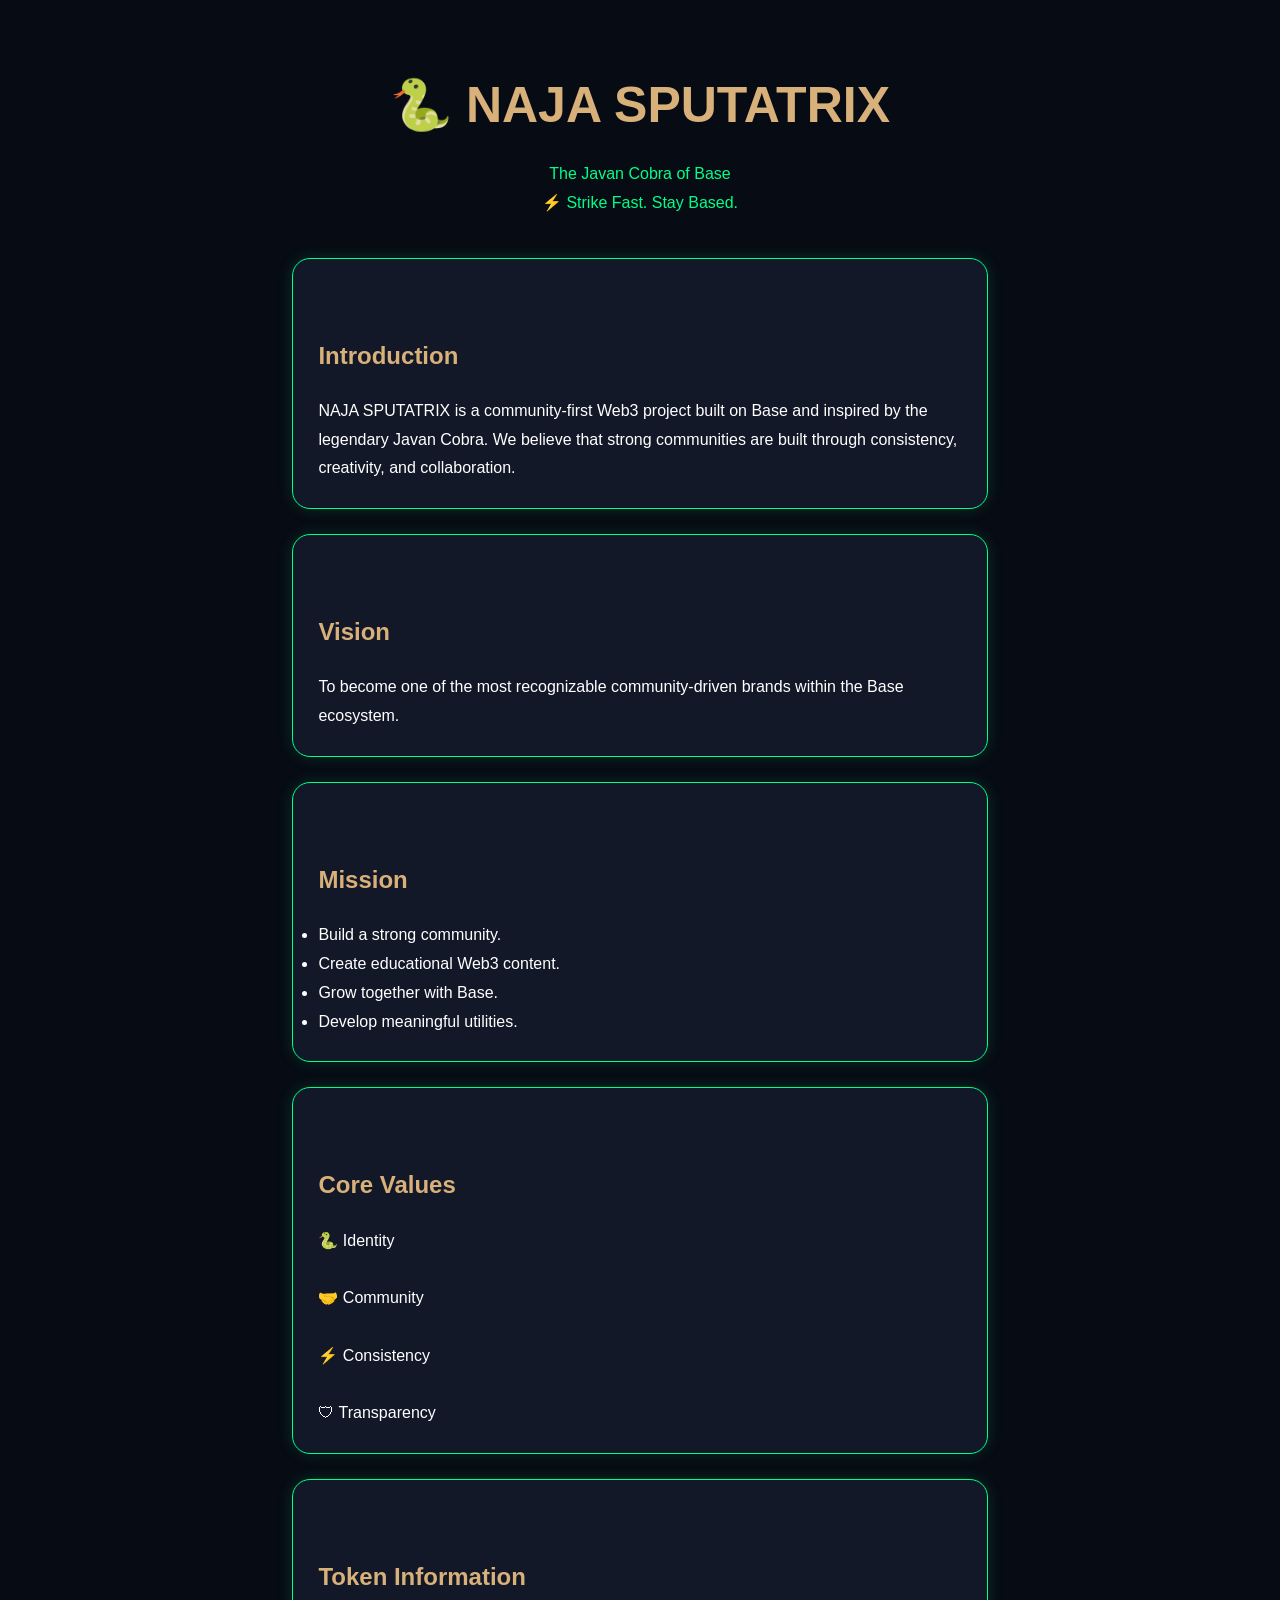
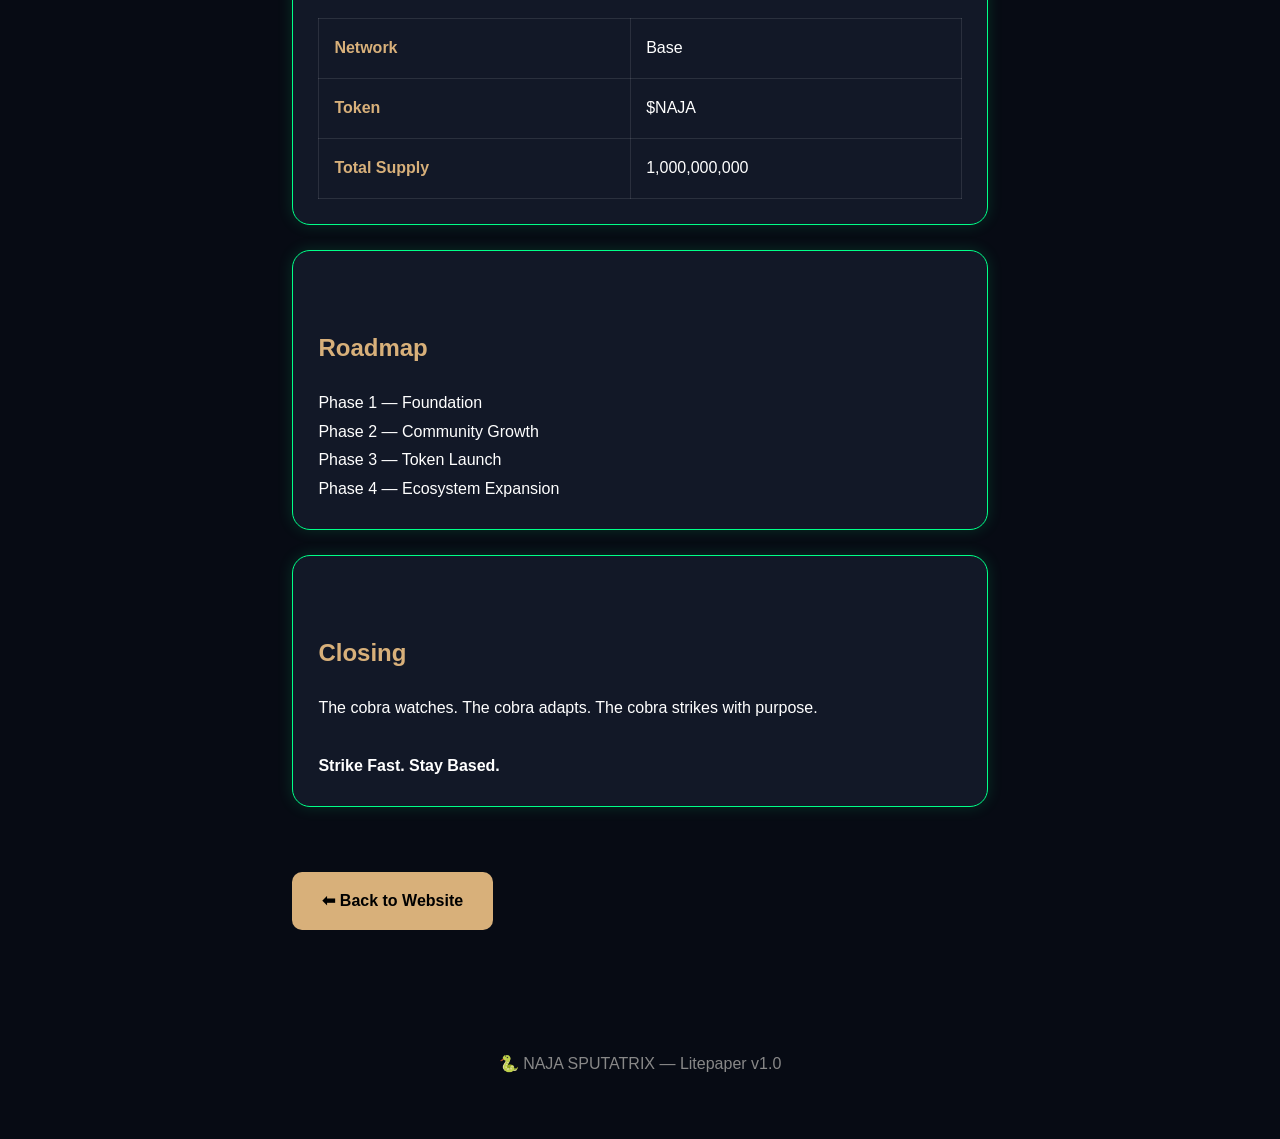
==== litepaper.html @ a4b75c19 "Add NAJA Litepaper HTML structure and content This file contains the complete HTML structure and con" ====
<!DOCTYPE html>
<html lang="en">
<head>
<meta charset="UTF-8">
<meta name="viewport" content="width=device-width, initial-scale=1.0">

<title>NAJA Litepaper</title>

<style>

*{
margin:0;
padding:0;
box-sizing:border-box;
font-family:Arial,sans-serif;
}

body{
background:#070b14;
color:white;
line-height:1.8;
}

.container{
max-width:900px;
margin:auto;
padding:60px 8%;
}

h1{
font-size:50px;
color:#d8b07a;
text-align:center;
margin-bottom:10px;
}

h2{
color:#d8b07a;
margin-top:50px;
margin-bottom:20px;
}

.subtitle{
text-align:center;
color:#00ff88;
margin-bottom:40px;
}

.card{
background:#121827;
border:1px solid #00ff88;
border-radius:18px;
padding:25px;
margin:25px 0;
box-shadow:0 0 15px rgba(0,255,136,.15);
}

table{
width:100%;
border-collapse:collapse;
margin-top:20px;
}

th,td{
padding:15px;
border:1px solid rgba(255,255,255,.1);
text-align:left;
}

th{
color:#d8b07a;
}

.btn{
display:inline-block;
margin-top:40px;
padding:15px 30px;
background:#d8b07a;
color:black;
text-decoration:none;
border-radius:10px;
font-weight:bold;
}

.btn:hover{
box-shadow:0 0 20px rgba(216,176,122,.4);
}

footer{
text-align:center;
padding:60px;
color:#888;
}

</style>

</head>

<body>

<div class="container">

<h1>🐍 NAJA SPUTATRIX</h1>

<p class="subtitle">
The Javan Cobra of Base
<br>
⚡ Strike Fast. Stay Based.
</p>

<div class="card">

<h2>Introduction</h2>

<p>
NAJA SPUTATRIX is a community-first Web3 project built on Base and inspired by the legendary Javan Cobra.
We believe that strong communities are built through consistency, creativity, and collaboration.
</p>

</div>

<div class="card">

<h2>Vision</h2>

<p>
To become one of the most recognizable community-driven brands within the Base ecosystem.
</p>

</div>

<div class="card">

<h2>Mission</h2>

<ul>

<li>Build a strong community.</li>

<li>Create educational Web3 content.</li>

<li>Grow together with Base.</li>

<li>Develop meaningful utilities.</li>

</ul>

</div>

<div class="card">

<h2>Core Values</h2>

<p>

🐍 Identity

<br><br>

🤝 Community

<br><br>

⚡ Consistency

<br><br>

🛡 Transparency

</p>

</div>

<div class="card">

<h2>Token Information</h2>

<table>

<tr>

<th>Network</th>

<td>Base</td>

</tr>

<tr>

<th>Token</th>

<td>$NAJA</td>

</tr>

<tr>

<th>Total Supply</th>

<td>1,000,000,000</td>

</tr>

</table>

</div>

<div class="card">

<h2>Roadmap</h2>

<p>

Phase 1 — Foundation

<br>

Phase 2 — Community Growth

<br>

Phase 3 — Token Launch

<br>

Phase 4 — Ecosystem Expansion

</p>

</div>

<div class="card">

<h2>Closing</h2>

<p>

The cobra watches.

The cobra adapts.

The cobra strikes with purpose.

<br><br>

<strong>Strike Fast. Stay Based.</strong>

</p>

</div>

<a href="index.html" class="btn">

⬅ Back to Website

</a>

</div>

<footer>

🐍 NAJA SPUTATRIX — Litepaper v1.0

</footer>

</body>

</html>
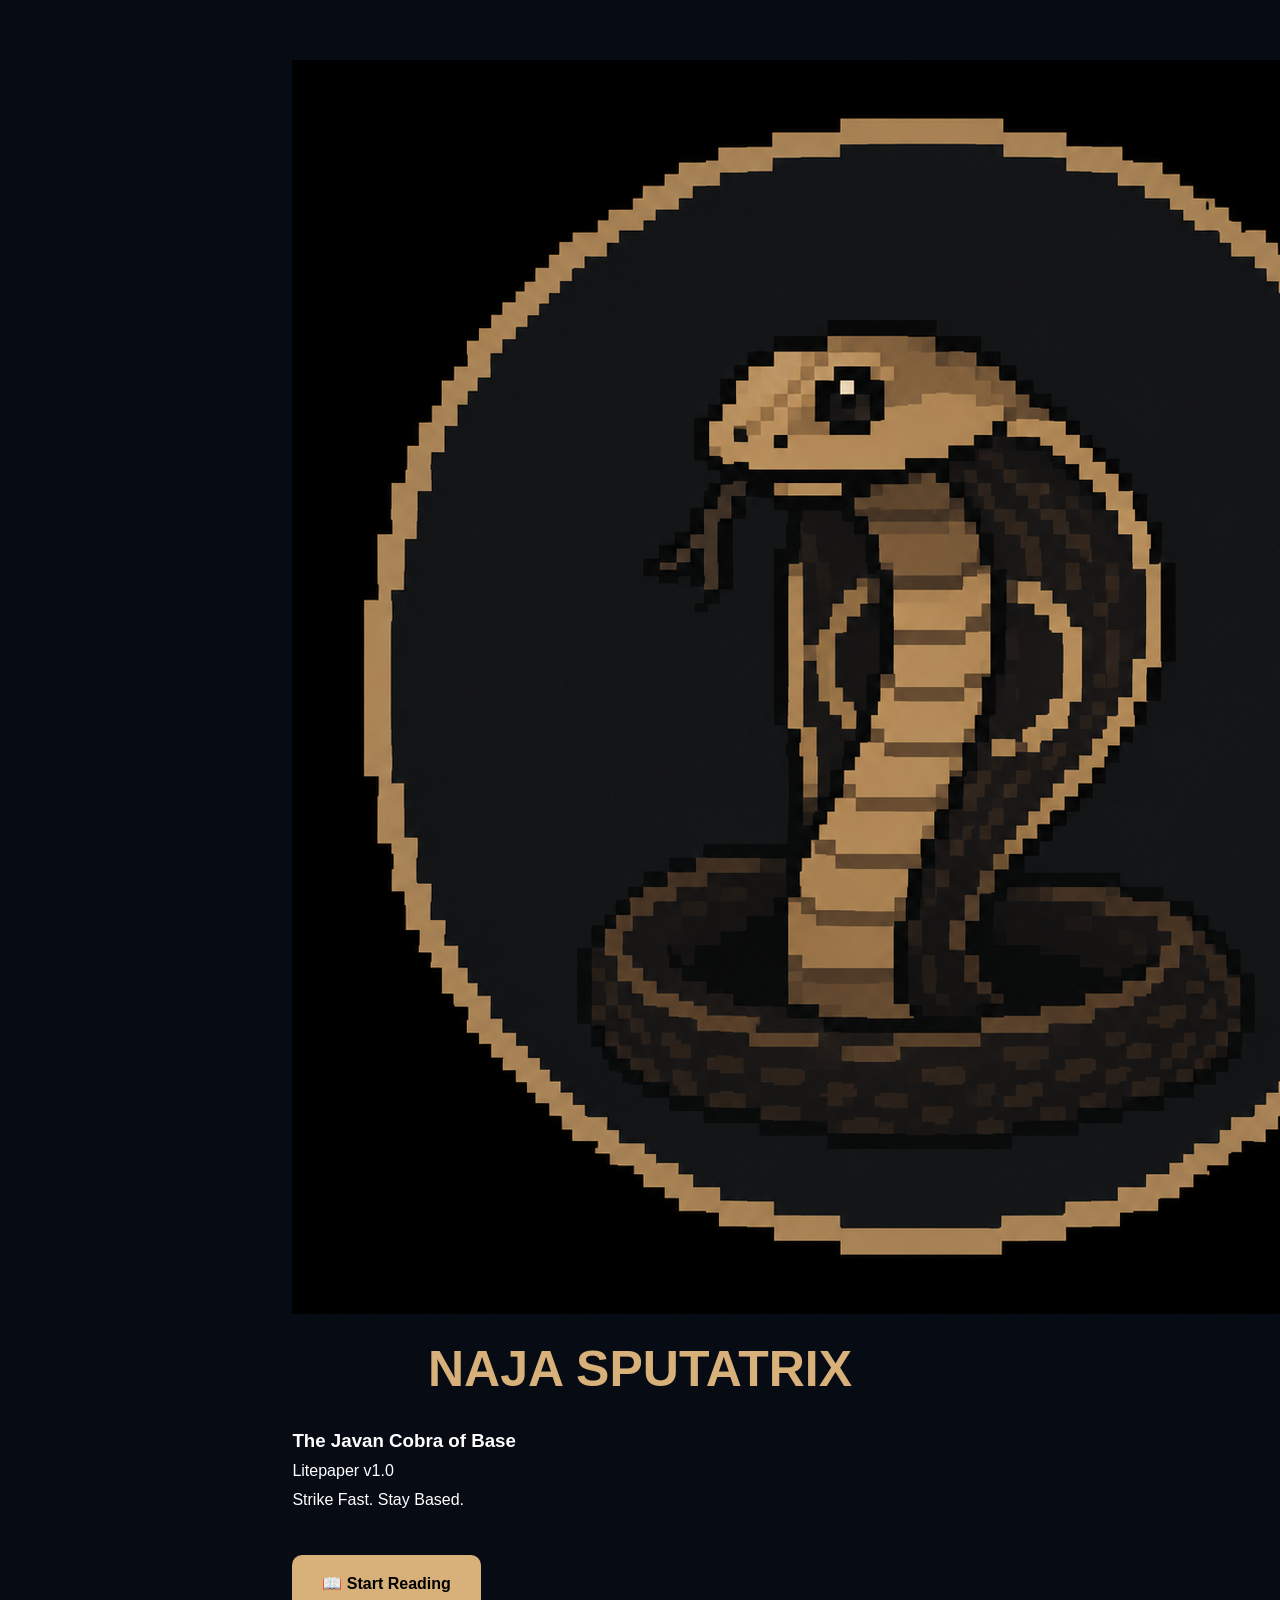
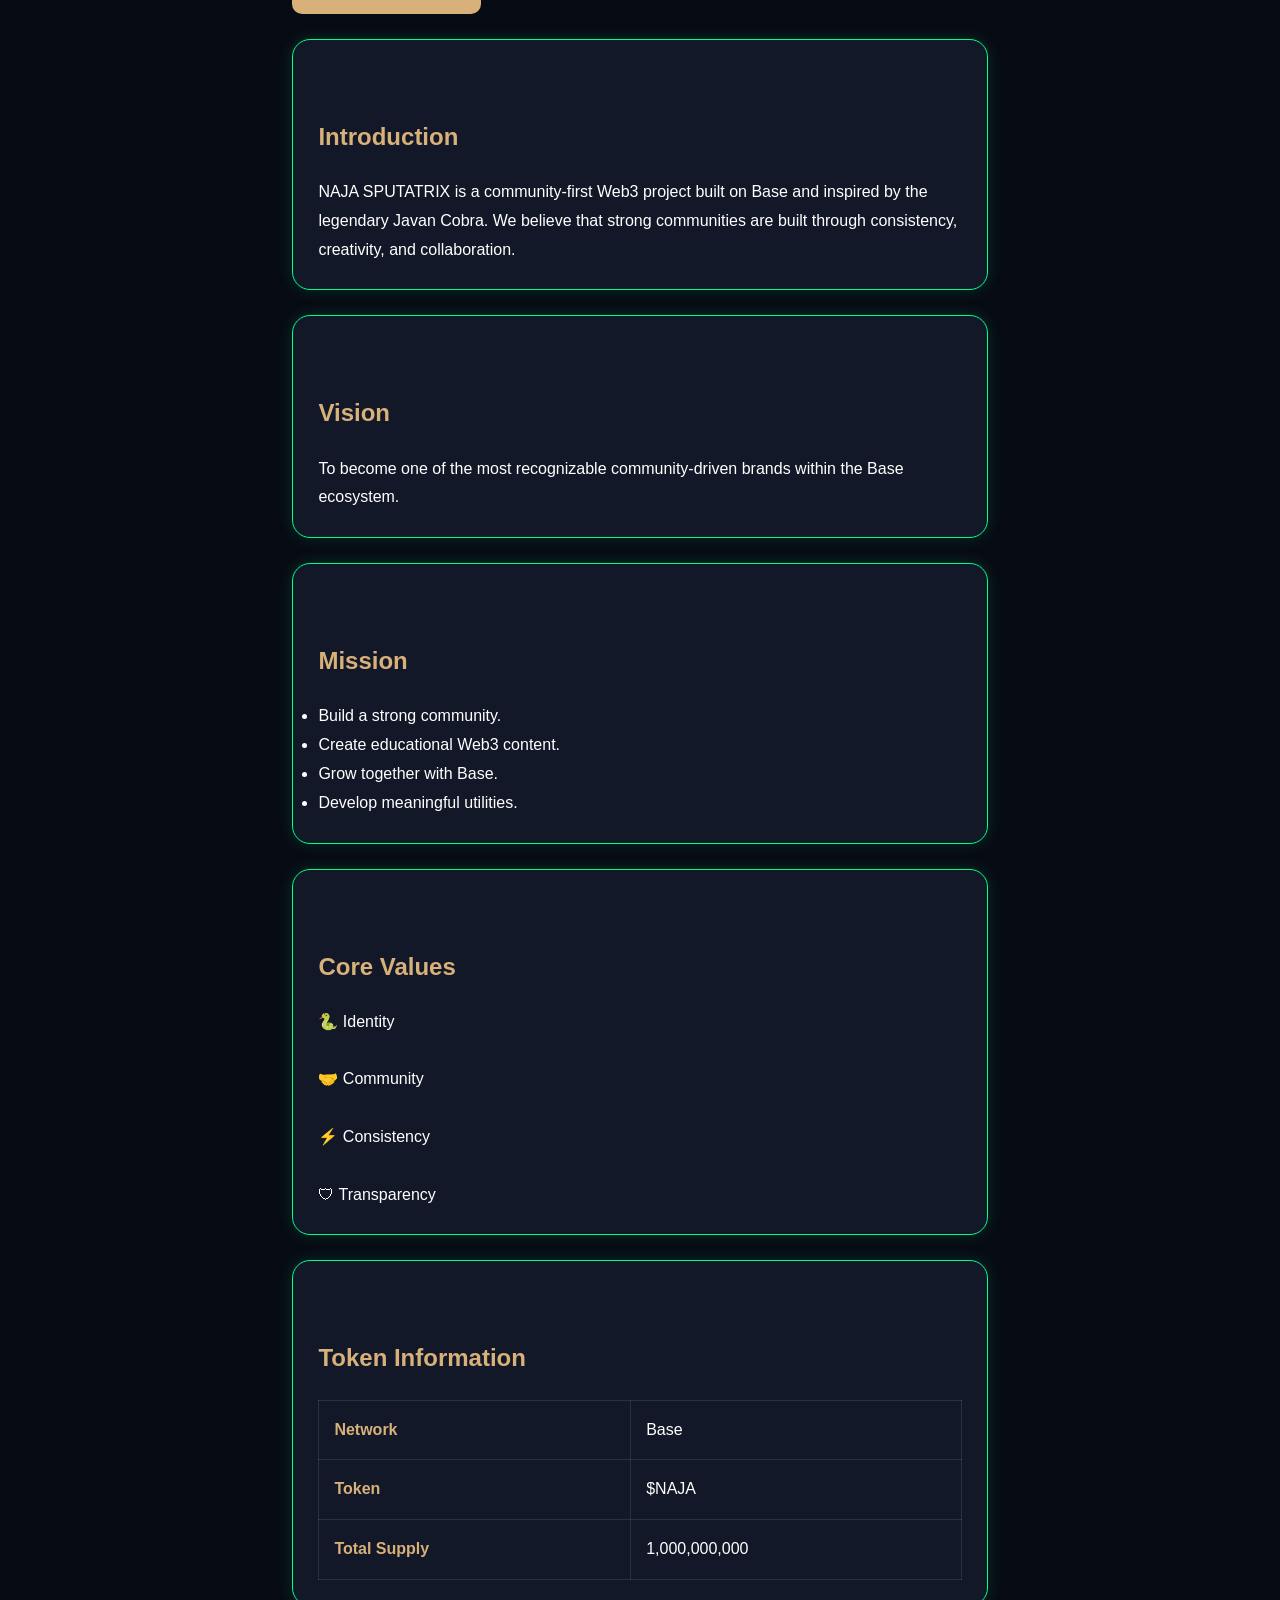
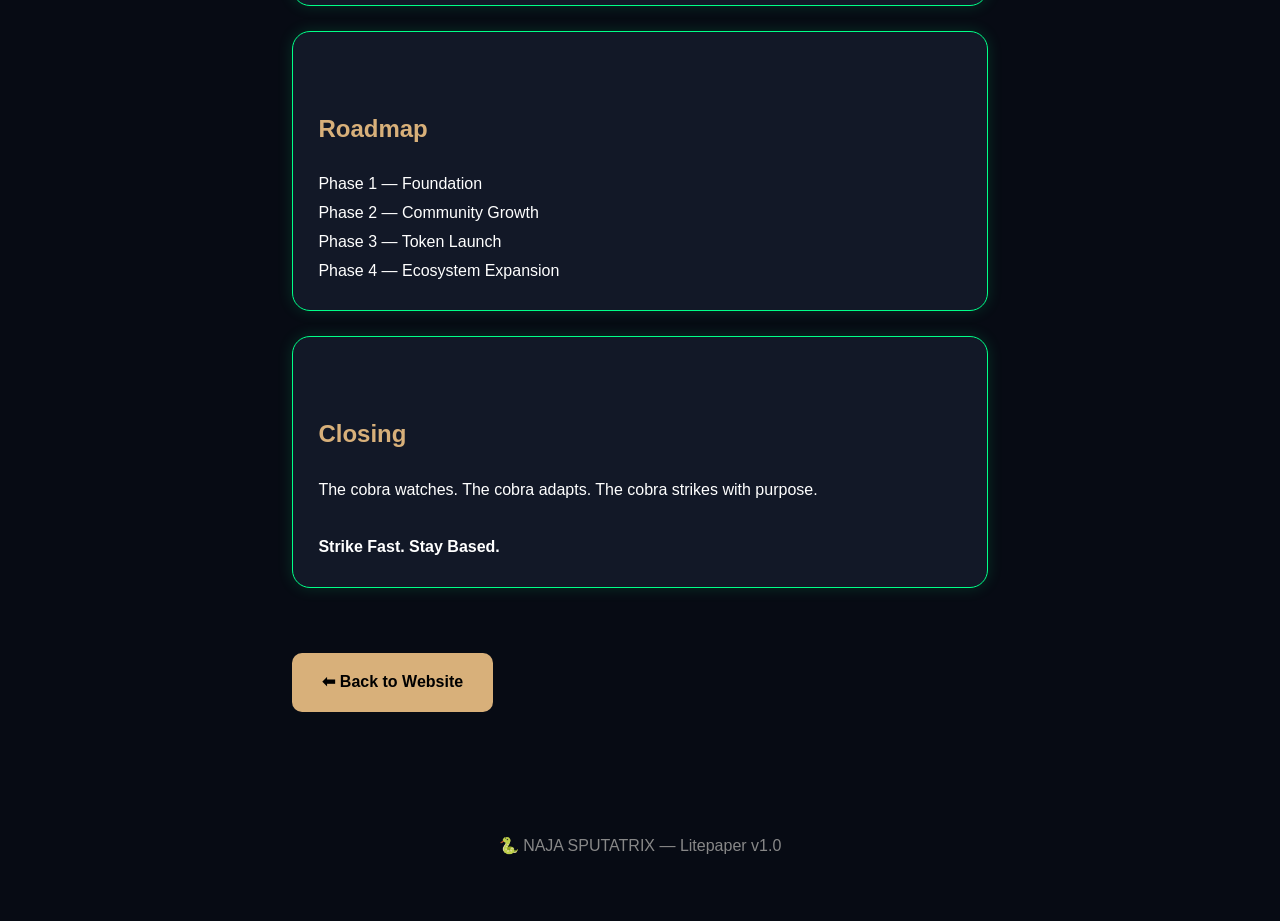
==== commit 13de715c: "Update litepaper layout and add cover section" ====
--- a/litepaper.html
+++ b/litepaper.html
@@ -100,13 +100,27 @@
 
 <div class="container">
 
-<h1>🐍 NAJA SPUTATRIX</h1>
-
-<p class="subtitle">
-The Javan Cobra of Base
-<br>
-⚡ Strike Fast. Stay Based.
-</p>
+<div class="cover">
+
+<img src="file_00000000f69072099e9d10f8ae408ad6.png" class="cover-logo">
+
+<h1>NAJA SPUTATRIX</h1>
+
+<h3>The Javan Cobra of Base</h3>
+
+<p class="version">
+Litepaper v1.0
+</p>
+
+<p class="tagline">
+Strike Fast. Stay Based.
+</p>
+
+<a href="#toc" class="btn">
+📖 Start Reading
+</a>
+
+</div>
 
 <div class="card">
 
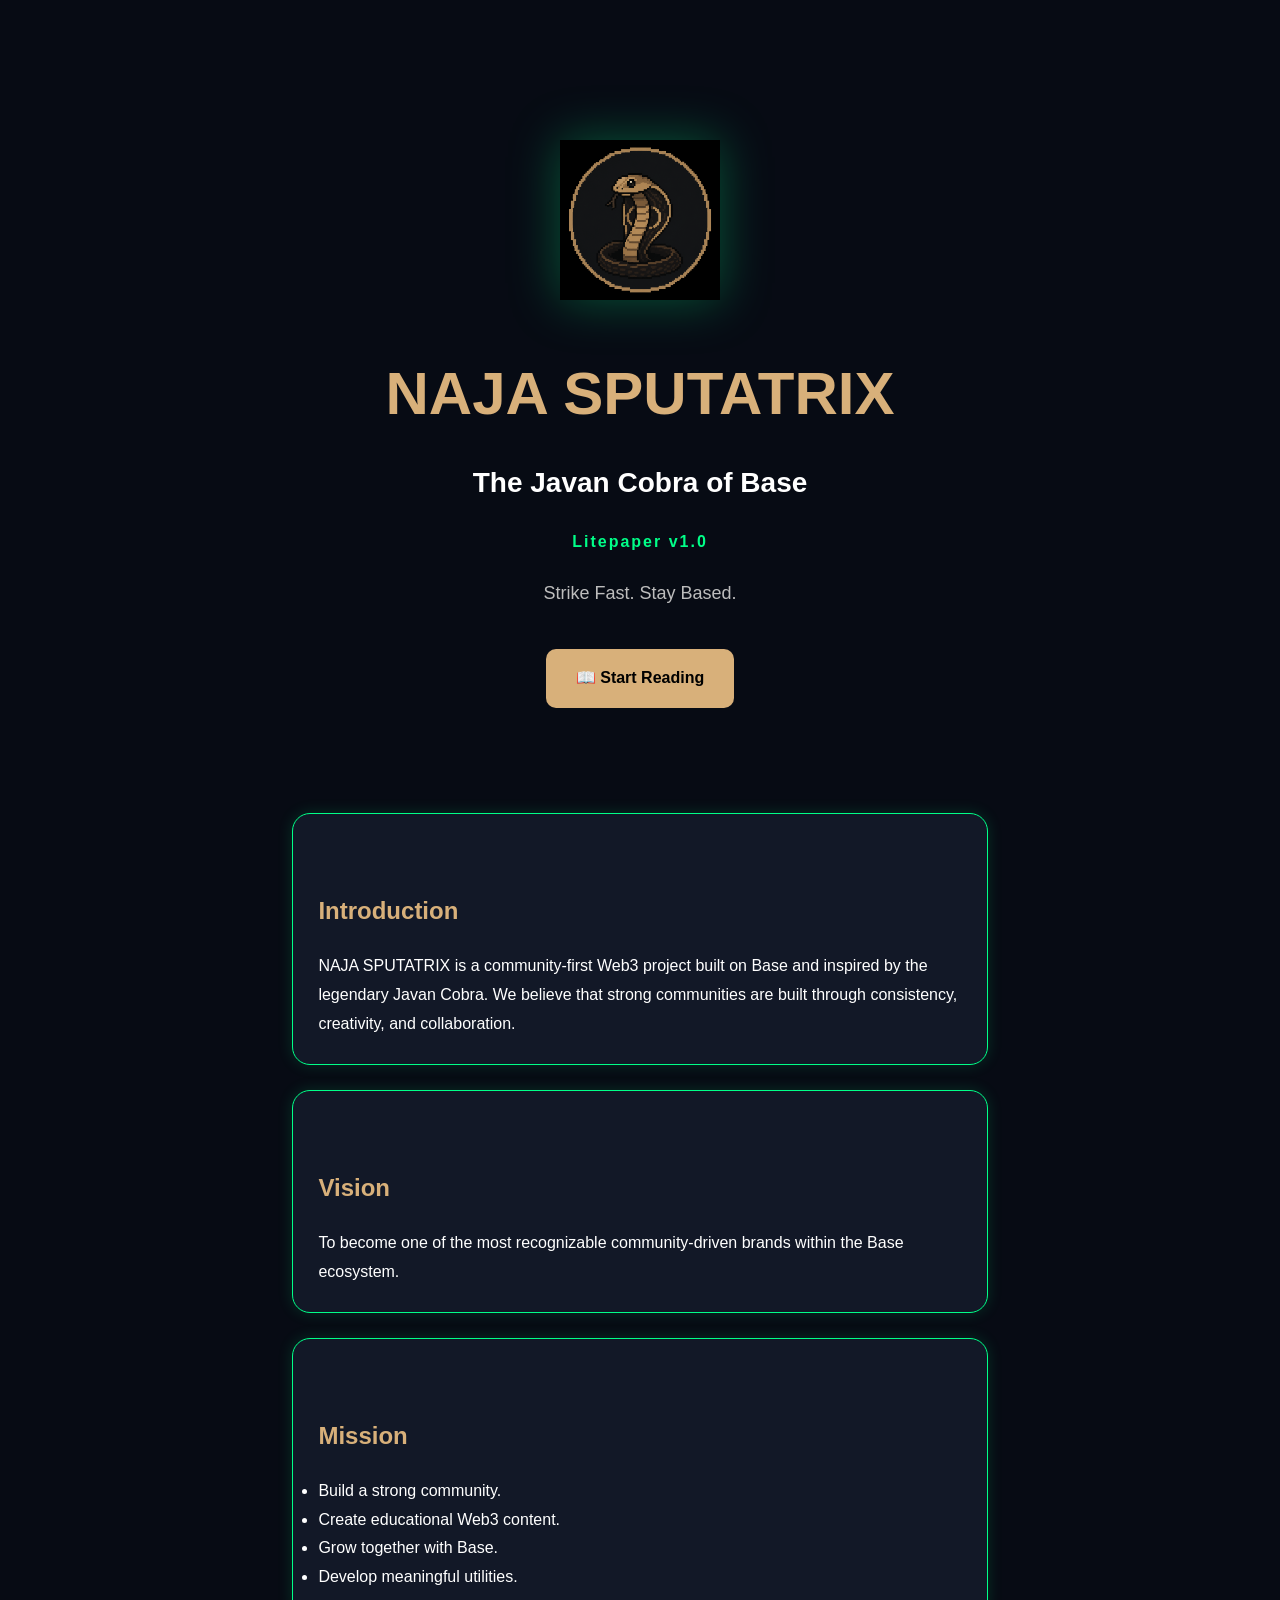
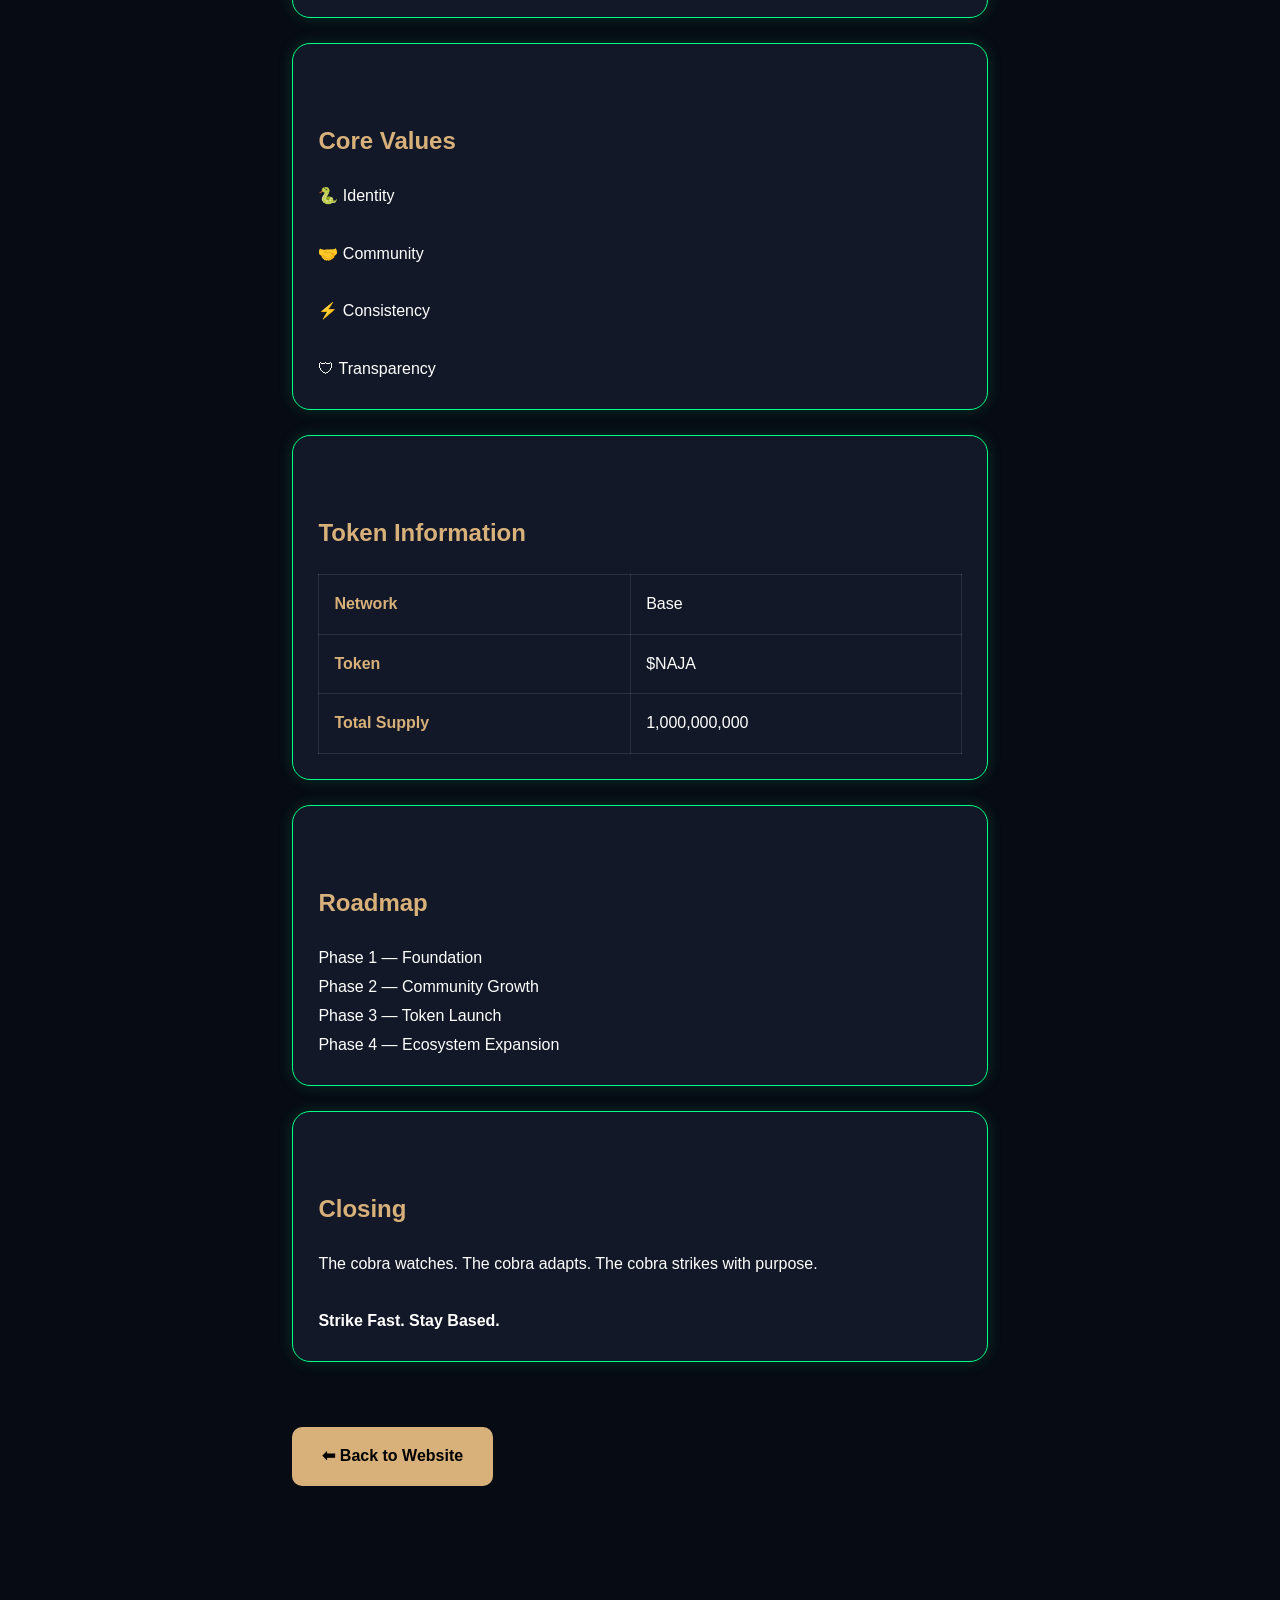
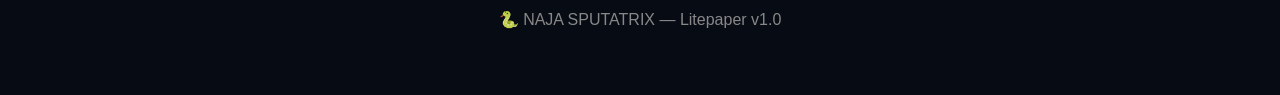
==== commit 886613a6: "Add styling for cover section in litepaper.html" ====
--- a/litepaper.html
+++ b/litepaper.html
@@ -91,7 +91,40 @@
 padding:60px;
 color:#888;
 }
-
+.cover{
+    text-align:center;
+    padding:80px 20px;
+}
+
+.cover-logo{
+    width:160px;
+    margin-bottom:30px;
+    filter:drop-shadow(0 0 25px rgba(0,255,136,.3));
+}
+
+.cover h1{
+    font-size:60px;
+    color:#d8b07a;
+    margin-bottom:10px;
+}
+
+.cover h3{
+    font-size:28px;
+    color:white;
+    margin-bottom:20px;
+}
+
+.version{
+    color:#00ff88;
+    font-weight:bold;
+    letter-spacing:2px;
+    margin-bottom:20px;
+}
+
+.tagline{
+    color:#bdbdbd;
+    font-size:18px;
+}
 </style>
 
 </head>
